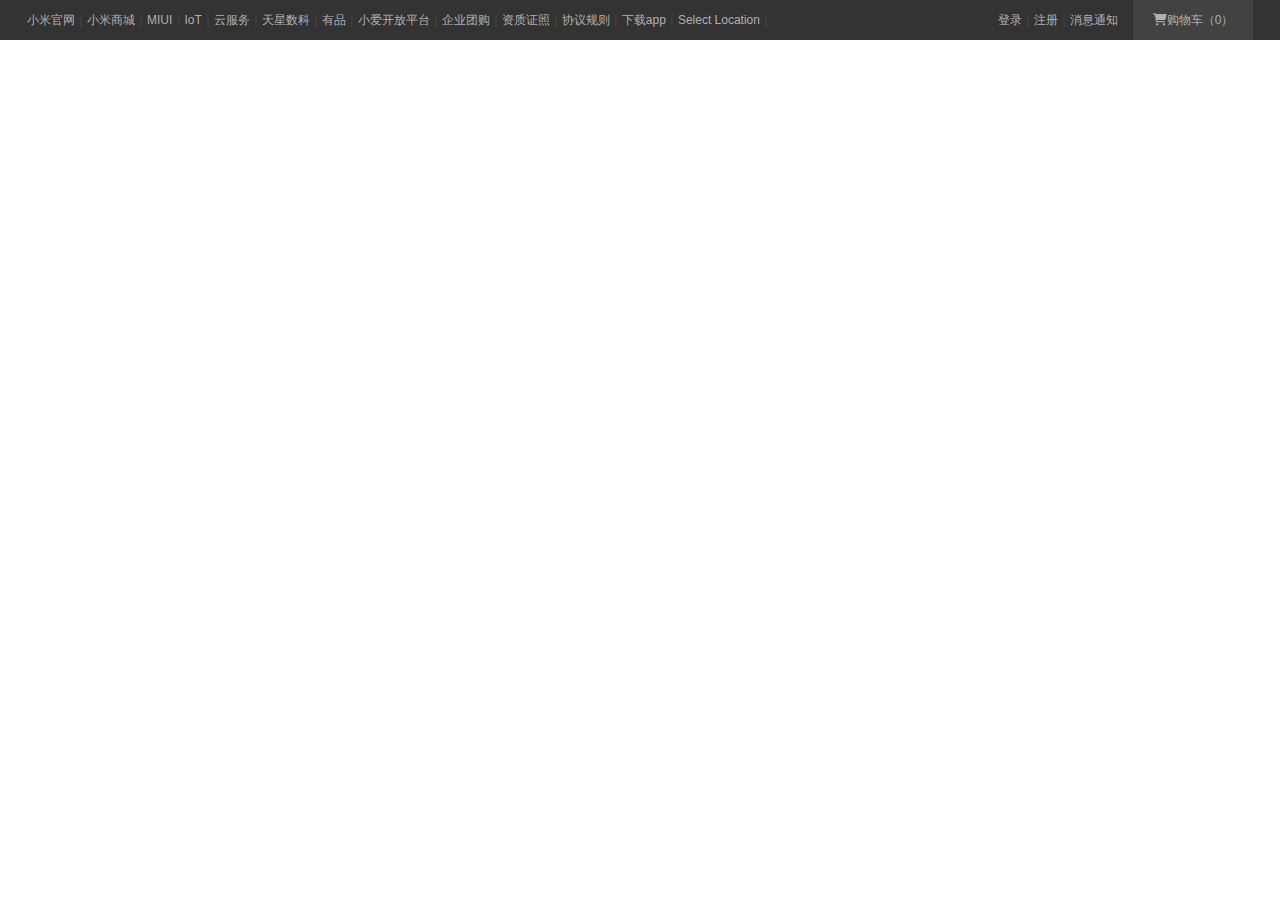
==== css-learning/mi/index.html @ 2f124ddb "小米首页顶部导航条" ====
<!DOCTYPE html>
<html lang="en">
<head>
  <meta charset="UTF-8">
  <meta http-equiv="X-UA-Compatible" content="IE=edge">
  <meta name="viewport" content="width=device-width, initial-scale=1.0">
  <title>小米商城</title>
  <link rel="stylesheet" href="./css/reset.css">
  <link rel="stylesheet" href="./css/global.css">
  <link rel="stylesheet" href="./index.css">
  <link rel="stylesheet" href="./fa/css/all.css">
</head>
<body>
  <!-- topbar 外部容器 -->
  <div class="topbar-wrapper">
    <div class="topbar clearfix">
      <!-- 顶部导航栏 -->
      <ul class="topbar-nav clearfix">
        <li>
          <a href="javascript:;">小米官网</a>
          <span class="spe">|</span>
        </li>
        <li>
          <a href="javascript:;">小米商城</a>
          <span class="spe">|</span>
        </li>
        <li>
          <a href="javascript:;">MIUI</a>
          <span class="spe">|</span>
        </li>
        <li>
          <a href="javascript:;">IoT</a>
          <span class="spe">|</span>
        </li>
        <li>
          <a href="javascript:;">云服务</a>
          <span class="spe">|</span>
        </li>
        <li>
          <a href="javascript:;">天星数科</a>
          <span class="spe">|</span>
        </li>
        <li>
          <a href="javascript:;">有品</a>
          <span class="spe">|</span>
        </li>
        <li>
          <a href="javascript:;">小爱开放平台</a>
          <span class="spe">|</span>
        </li>
        <li>
          <a href="javascript:;">企业团购</a>
          <span class="spe">|</span>
        </li>
        <li>
          <a href="javascript:;">资质证照</a>
          <span class="spe">|</span>
        </li>
        <li>
          <a href="javascript:;">协议规则</a>
          <span class="spe">|</span>
        </li>
        <li>
          <a href="javascript:;">下载app</a>
          <span class="spe">|</span>
        </li>
        <li>
          <a href="javascript:;">Select Location</a>
          <span class="spe">|</span>
        </li>
      </ul>
      <!-- 购物车区域 -->
      <div class="topbar-cart clearfix">
        <a href="javascript:;"><i class="fas fa-shopping-cart"></i>购物车（0）</a>
      </div>
      <!-- 用户登录区域 -->
      <ul class="topbar-info">
        <li>
          <a href="javascript:;">登录</a>
          <span class="spe">|</span>
        </li>
        <li>
          <a href="javascript:;">注册</a>
          <span class="spe">|</span>
        </li>
        <li>
          <a href="javascript:;">消息通知</a>
        </li>
      </ul>
    </div>
  </div>
</body>
</html>
---- css-learning/mi/css/global.css ----
body {
  min-width: 1226px;
  font: 14px/1.5 "Helvetica Neue",Helvetica,Arial,"Microsoft Yahei","Hiragino Sans GB","Heiti SC","WenQuanYi Micro Hei",sans-serif
}
.clearfix::before,
.clearfix::after {
  content: '';
  display: table;
  clear: both;
}
a {
  text-decoration: none;
}
---- css-learning/mi/index.css ----
.topbar-wrapper {
  background-color: #333;
}
.topbar {
  width: 1226px;
  margin: 0 auto;
}
.topbar-nav {
  float: left;
}
.topbar-nav li{
  float: left;
}
.topbar-nav li a,
.topbar-info li a,
.topbar-cart a {
  float: left;
  color: #B0B0B0;
  font: 12px "Helvetica Neue",Helvetica,Arial,"Microsoft Yahei","Hiragino Sans GB","Heiti SC","WenQuanYi Micro Hei",sans-serif;
  /* line-height 放在font前面会被覆盖掉 */
  line-height: 40px;
}
.topbar a:hover {
  color: #fff;
}
.topbar .spe {
  margin: 0 0.3em;
  font-family: sans-serif;
  color: #424242;
  line-height: 40px;
}
.topbar-cart, .topbar-info {
  float: right;
}
.topbar-info li {
  float: left;
}
.topbar-cart {
  background-color: #424242;
  margin-left: 15px;
}
.topbar-cart a {
  width: 120px;
  text-align: center;
  display: block;
}
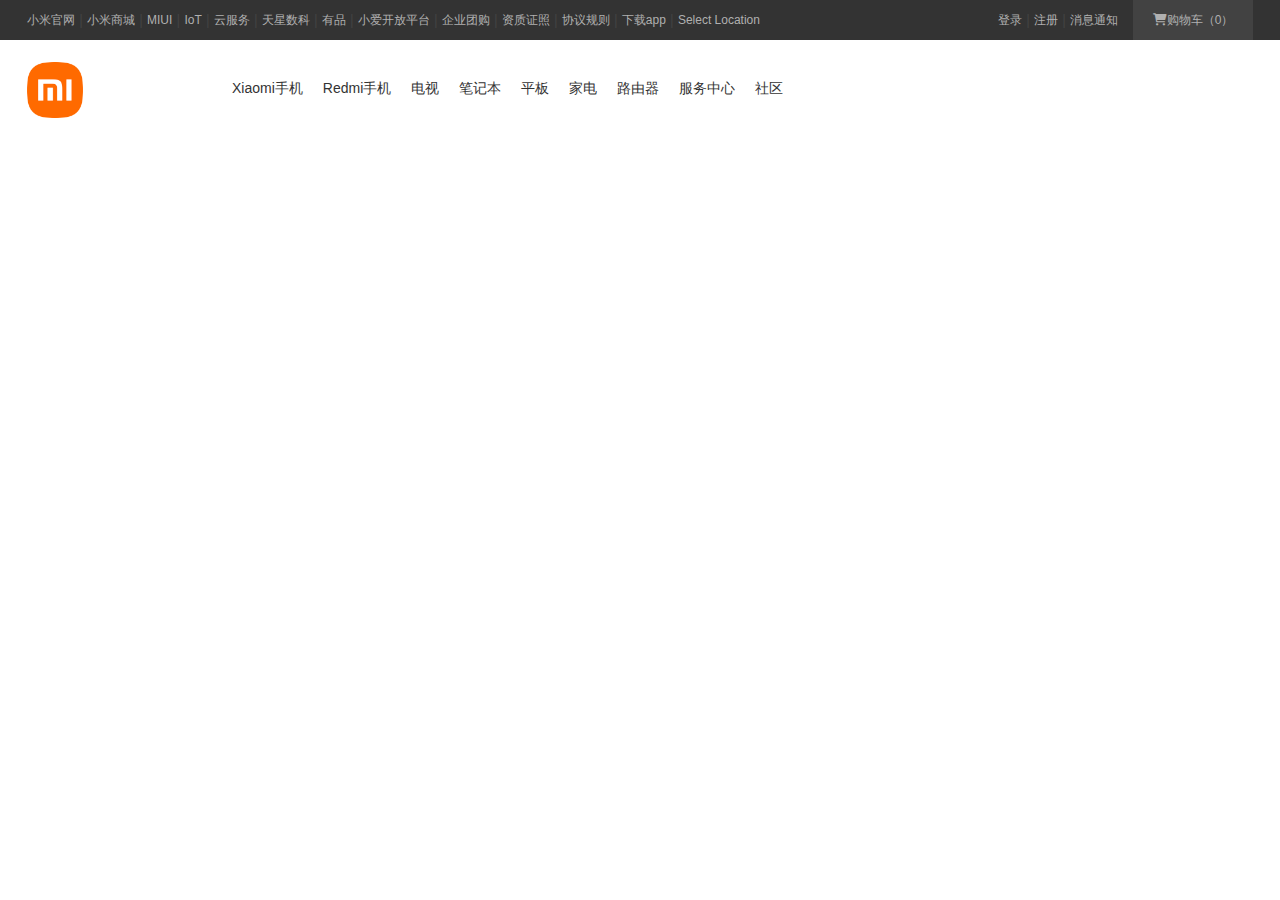
==== commit 6035bb4b: "导航栏" ====
--- a/css-learning/mi/index.html
+++ b/css-learning/mi/index.html
@@ -60,18 +60,22 @@
           <a href="javascript:;">协议规则</a>
           <span class="spe">|</span>
         </li>
-        <li>
+        <li class="app">
           <a href="javascript:;">下载app</a>
           <span class="spe">|</span>
+          <div class="qrcode clearfix" href="javascript:;">
+            <img src="./img/qrcode.png" alt="">
+              <span>小米商城APP</span>
+          </div>
         </li>
         <li>
           <a href="javascript:;">Select Location</a>
-          <span class="spe">|</span>
         </li>
       </ul>
       <!-- 购物车区域 -->
       <div class="topbar-cart clearfix">
         <a href="javascript:;"><i class="fas fa-shopping-cart"></i>购物车（0）</a>
+        <div class="cart-menu"></div>
       </div>
       <!-- 用户登录区域 -->
       <ul class="topbar-info">
@@ -89,5 +93,61 @@
       </ul>
     </div>
   </div>
+  <!-- header 容器 -->
+  <div class="header-wrapper w">
+    <div class="header-container clearfix">
+      <!-- logo -->
+      <div class="logo">
+        <a href="/">
+          <img src="./img/logo-mi2.png" alt="">
+        </a>
+      </div>
+      <!-- 导航 -->
+      <div class="header-nav">
+        <ul class="nav-list clearfix">
+          <li class="all-category">
+            <a href="javascritp:;">全部商品分类</a>
+          </li>
+          <li class="goods-item">
+            <a href="javascript:;">Xiaomi手机</a>
+          </li>
+          <li class="goods-item">
+            <a href="javascript:;">Redmi手机</a>
+          </li>
+          <li class="goods-item">
+            <a href="javascript:;">电视</a>
+          </li>
+          <li class="goods-item">
+            <a href="javascript:;">笔记本</a>
+          </li>
+          <li class="goods-item">
+            <a href="javascript:;">平板</a>
+          </li>
+          <li class="goods-item">
+            <a href="javascript:;">家电</a>
+          </li >
+          <li class="goods-item">
+            <a href="javascript:;">路由器</a>
+          </li>
+          <li>
+            <a href="javascript:;">服务中心</a>
+          </li>
+          <li>
+            <a href="javascript:;">社区</a>
+          </li>
+          <div class="slide-down"></div>
+        </ul>
+      </div>
+      <!-- 搜索栏 -->
+      <!-- <div class="search-wrapper">
+        <form action="#" class="search">
+          <input type="text" class="search-inp">
+          <button class="search-btn">
+            <i class="fas fa-search"></i>
+          </button>
+        </form>
+      </div> -->
+    </div>
+  </div>
 </body>
 </html>--- a/css-learning/mi/css/global.css
+++ b/css-learning/mi/css/global.css
@@ -10,4 +10,7 @@
 }
 a {
   text-decoration: none;
+}
+.w {
+  width: 100%;
 }--- a/css-learning/mi/index.css
+++ b/css-learning/mi/index.css
@@ -7,9 +7,11 @@
 }
 .topbar-nav {
   float: left;
+  position: relative;
 }
 .topbar-nav li{
   float: left;
+  height: 40px;
 }
 .topbar-nav li a,
 .topbar-info li a,
@@ -38,9 +40,168 @@
 .topbar-cart {
   background-color: #424242;
   margin-left: 15px;
+  position: relative;
 }
 .topbar-cart a {
   width: 120px;
   text-align: center;
   display: block;
+}
+.cart-menu {
+  width: 316px; 
+  height: 0px;
+  background-color: #fff;
+  position: absolute;
+  top: 0px;
+  right: 0px;
+  box-shadow: 0 0 10px rgba(0, 0, 0, .3);
+}
+.qrcode {
+  /* display: none; */
+  background-color: #fff;
+  width: 124px;
+  height: 0px;
+  overflow: hidden;
+  position: absolute;
+  left: -40px;
+  box-shadow: 0 0 10px rgba(0, 0, 0, .3);
+  z-index: 9;
+}
+
+.qrcode > img {
+  height: 90px;
+  width: 90px;
+  display: block;
+  margin: 15px;
+  margin-bottom: 9px;
+}
+
+.app {
+  position: relative;
+}
+
+.qrcode > span {
+  margin: 17px;
+  text-align: center;
+}
+
+.app::after {
+  content: '';
+  display: none;
+  width: 0;
+  height: 0;
+  border: 8px #fff solid;
+  border-top: none;
+  border-color: transparent transparent #fff transparent;
+  position: absolute;
+  top: 32px;
+  left: 13px;
+}
+.app:hover .qrcode {
+  height: 148px;
+  transition: height .3s;
+}
+.app:hover::after{
+  display: block; 
+}
+.topbar-cart:hover .cart-menu {
+  height: 140px;
+  transition: height .3s;
+}
+.topbar-cart:hover a {
+  color: #f08b54;
+}
+.topbar-cart:hover{
+  background-color: #fff;
+}
+.header-wrapper {
+  height: 100px;
+  position: relative;
+}
+.header-container {
+  width: 1226px;
+  height: 100px;
+  margin: 0 auto;
+}
+.logo {
+  margin-top: 22px;
+  float: left;
+  margin-right: 5px;
+}
+.logo img {
+  width: 56px;
+  height: 56px;
+}
+
+.header-nav {
+  width: 850px;
+  height: 100%;
+  float: left;
+  padding-left: 30px;
+  padding-top: 12px;
+  box-sizing: border-box;
+}
+.nav-list li {
+  float: left;
+}
+.nav-list li a {
+  display: block;
+  height: 88px;
+  font: 16px;
+  color: #333;
+  padding: 26px 10px 38px 10px;
+  box-sizing: border-box;
+}
+.nav-list li a:hover {
+  color: #f08b54;
+}
+.all-category {
+  visibility: hidden;
+}
+.slide-down {
+  position: absolute;
+  width: 100%;
+  height: 0;
+  overflow: hidden;
+  top: 100px;
+  left: 0px;
+  transition: height .3s;
+  box-shadow: 0 3px 10px #B0B0B0;
+}
+.nav-list .goods-item:hover ~ .slide-down,
+.slide-down:hover {
+  border-top: 0px #B0B0B0 solid;
+  height: 201px;
+}
+.search-wrapper {
+  width: 296px;
+  height: 50px;
+  background-color: #bfa;
+  float: right;
+  margin-top: 25px;
+  border: 1px #e0e0e0 solid;
+  padding: 0;
+}
+.search-inp {
+  float: left;
+  height: 50px;
+  padding: 0px;
+  padding-left: 10px;
+  border: none;
+  width: 235px;
+}
+.search-btn {
+  height: 50px;
+  width: 51px;
+  float: left;
+  border: 0px;
+  padding: 0px;
+  background-color: #fff;
+  border-left: 1px #e0e0e0 solid;
+}
+.search-btn:hover {
+  background-color: #f08b54;
+  color: #fff;
+  transition: color .3s;
+  transition: background-color .3s;
 }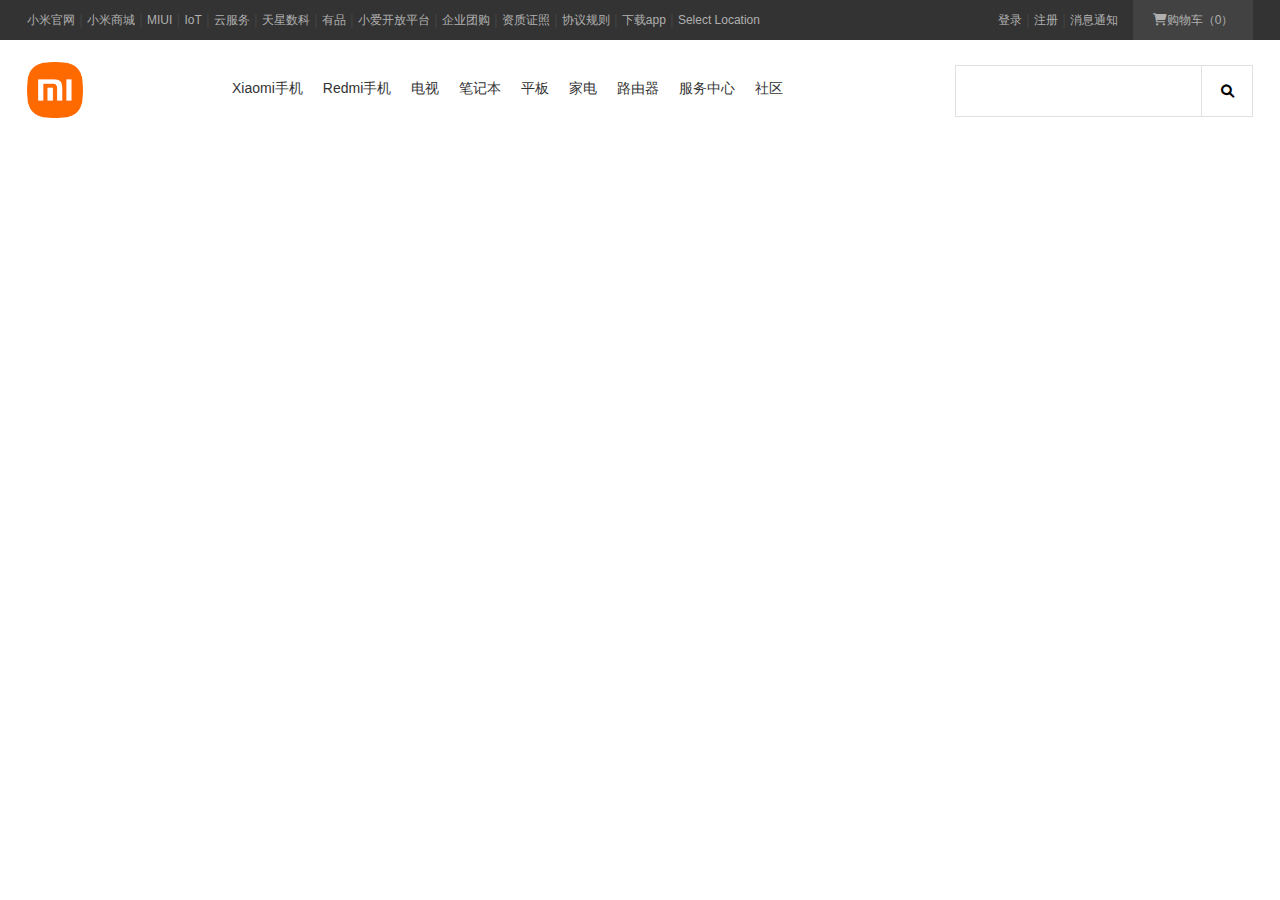
==== commit 61dc9a66: "修改层级问题" ====
--- a/css-learning/mi/index.html
+++ b/css-learning/mi/index.html
@@ -139,14 +139,14 @@
         </ul>
       </div>
       <!-- 搜索栏 -->
-      <!-- <div class="search-wrapper">
+      <div class="search-wrapper">
         <form action="#" class="search">
           <input type="text" class="search-inp">
           <button class="search-btn">
             <i class="fas fa-search"></i>
           </button>
         </form>
-      </div> -->
+      </div>
     </div>
   </div>
 </body>
--- a/css-learning/mi/index.css
+++ b/css-learning/mi/index.css
@@ -55,6 +55,7 @@
   top: 0px;
   right: 0px;
   box-shadow: 0 0 10px rgba(0, 0, 0, .3);
+  z-index: -1;
 }
 .qrcode {
   /* display: none; */
@@ -116,7 +117,8 @@
 }
 .header-wrapper {
   height: 100px;
-  position: relative;
+  position: absolute;
+  z-index: -2;
 }
 .header-container {
   width: 1226px;
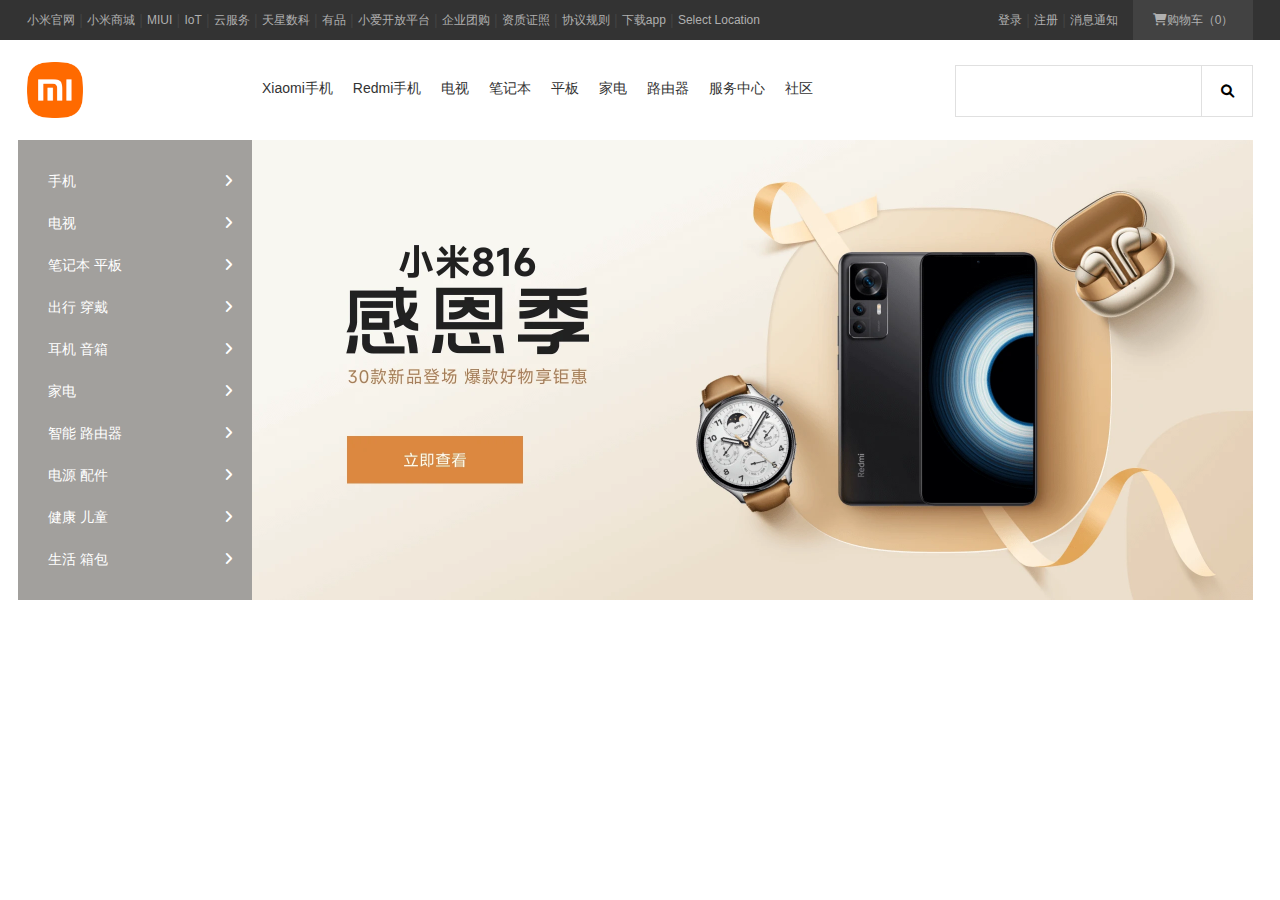
==== commit 758ff6f0: "banner图" ====
--- a/css-learning/mi/index.html
+++ b/css-learning/mi/index.html
@@ -107,6 +107,59 @@
         <ul class="nav-list clearfix">
           <li class="all-category">
             <a href="javascritp:;">全部商品分类</a>
+            <!-- 左侧导航栏 -->
+            <ul class="left-menu">
+              <li>
+                <a href="#">手机
+                  <i class="fas fa-angle-right"></i>
+                </a>
+              </li>
+              <li>
+                <a href="#">电视
+                  <i class="fas fa-angle-right"></i>
+                </a>
+              </li>
+              <li>
+                <a href="#">笔记本 平板
+                  <i class="fas fa-angle-right"></i>
+                </a>
+              </li>
+              <li>
+                <a href="#">出行 穿戴
+                  <i class="fas fa-angle-right"></i>
+                </a>
+              </li>
+              <li>
+                <a href="#">耳机 音箱
+                  <i class="fas fa-angle-right"></i>
+                </a>
+              </li>
+              <li>
+                <a href="#">家电
+                  <i class="fas fa-angle-right"></i>
+                </a>
+              </li>
+              <li>
+                <a href="#">智能 路由器
+                  <i class="fas fa-angle-right"></i>
+                </a>
+              </li>
+              <li>
+                <a href="#">电源 配件
+                  <i class="fas fa-angle-right"></i>
+                </a>
+              </li>
+              <li>
+                <a href="#">健康 儿童
+                  <i class="fas fa-angle-right"></i>
+                </a>
+              </li>
+              <li>
+                <a href="#">生活 箱包
+                  <i class="fas fa-angle-right"></i>
+                </a>
+              </li>
+            </ul>
           </li>
           <li class="goods-item">
             <a href="javascript:;">Xiaomi手机</a>
@@ -149,5 +202,12 @@
       </div>
     </div>
   </div>
+  <!-- banner -->
+  <div class="banner-wrapper">
+    <div class="banner">
+      <a href="javascript:;"><img src="./img/banner.webp" alt=""></a>
+    </div>
+  </div>
+  <div class="swiper-button-next">
 </body>
 </html>--- a/css-learning/mi/index.css
+++ b/css-learning/mi/index.css
@@ -143,10 +143,13 @@
   padding-top: 12px;
   box-sizing: border-box;
 }
-.nav-list li {
-  float: left;
-}
-.nav-list li a {
+.nav-list .goods-item:nth-child(2){
+  margin-left: 30px;
+}
+.nav-list > li {
+  float: left;
+}
+.nav-list > li > a {
   display: block;
   height: 88px;
   font: 16px;
@@ -154,11 +157,12 @@
   padding: 26px 10px 38px 10px;
   box-sizing: border-box;
 }
-.nav-list li a:hover {
+.nav-list > li > a:hover {
   color: #f08b54;
 }
 .all-category {
   visibility: hidden;
+  position: relative;
 }
 .slide-down {
   position: absolute;
@@ -172,8 +176,10 @@
 }
 .nav-list .goods-item:hover ~ .slide-down,
 .slide-down:hover {
-  border-top: 0px #B0B0B0 solid;
+  border-top: 1px #B0B0B0 solid;
   height: 201px;
+  z-index: 99;
+  background-color: #fff;
 }
 .search-wrapper {
   width: 296px;
@@ -206,4 +212,49 @@
   color: #fff;
   transition: color .3s;
   transition: background-color .3s;
-}+}
+.left-menu {
+  visibility: visible;
+  background-color: #a2a09d;
+  padding: 20px 0;
+  position: absolute;
+  left: -100px;
+  z-index: 1;
+}
+.left-menu li {
+  width: 234px;
+  height: 42px;
+  position: relative;
+}
+.left-menu > li a {
+  float: left;
+  line-height: 42px;
+  width: 100%;
+  padding-left: 30px;
+  box-sizing: border-box;
+  color: #fff;
+  position: relative;
+}
+.left-menu > li a i {
+  position: absolute;
+  right: 20px;
+  line-height: 42px;
+}
+.left-menu > li a:hover {
+  background-color: #ff6700;
+}
+.banner-wrapper {
+  width: 1226px;
+  margin: 0 auto;
+}
+.banner {
+  position: relative;
+}
+.banner img {
+  width: 1226px;
+  position: absolute;
+  top: 100px;
+  z-index: -999;
+  display: block;
+  margin: 0 auto;
+}
